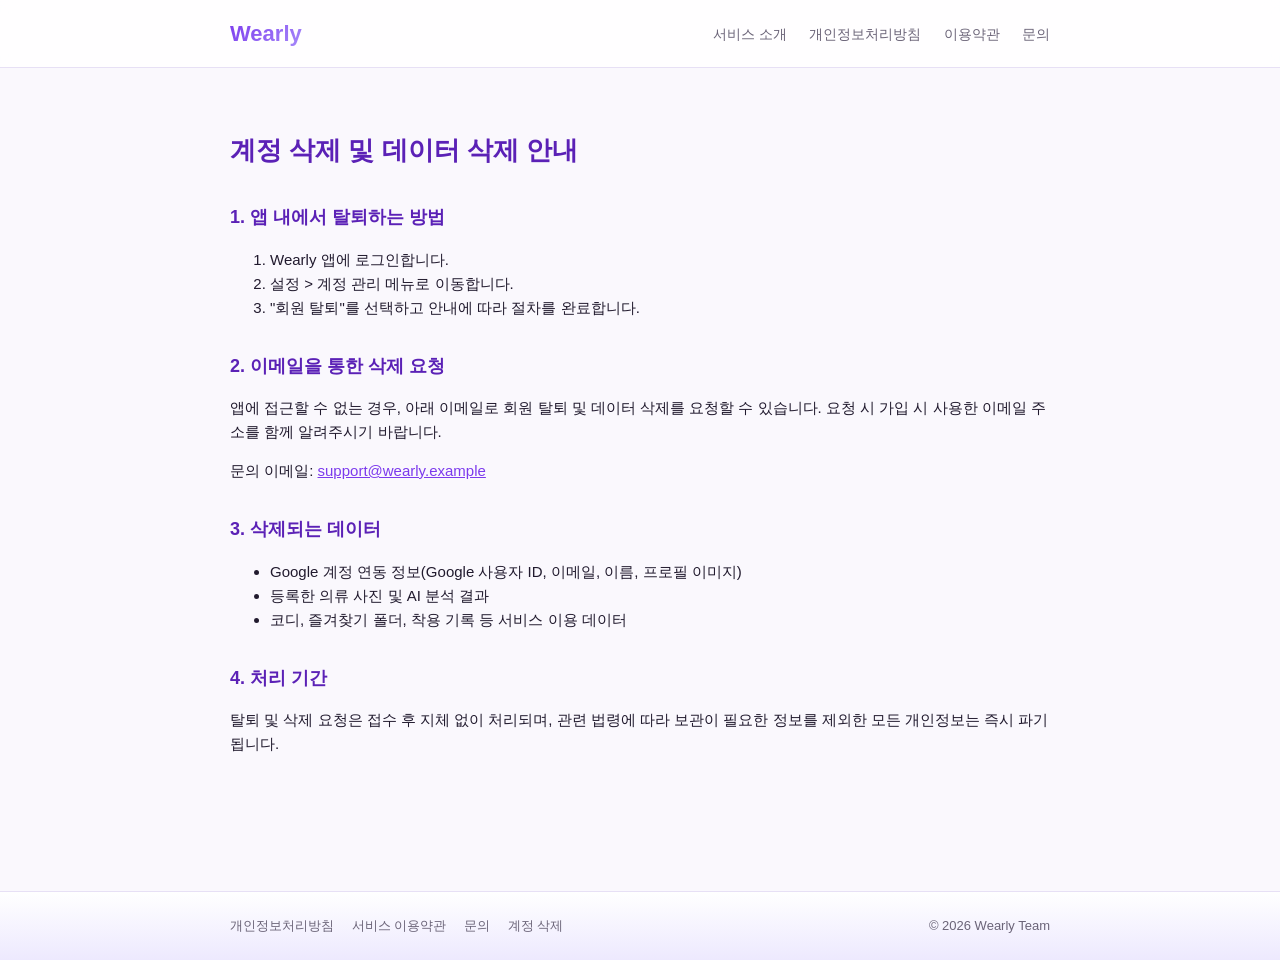
==== delete-account.html @ a80023eb "Initial commit" ====
<!DOCTYPE html>
<html lang="ko">
<head>
  <meta charset="UTF-8" />
  <meta name="viewport" content="width=device-width, initial-scale=1.0" />
  <title>계정 삭제 안내 - Wearly</title>
  <link rel="stylesheet" href="style.css" />
</head>
<body>
  <header class="site-header">
    <div class="header-inner">
      <a class="logo" href="index.html">Wearly</a>
      <nav class="site-nav">
        <a href="index.html">서비스 소개</a>
        <a href="privacy.html">개인정보처리방침</a>
        <a href="terms.html">이용약관</a>
        <a href="support.html">문의</a>
      </nav>
    </div>
  </header>

  <main>
    <article class="legal">
      <h1>계정 삭제 및 데이터 삭제 안내</h1>

      <h2>1. 앱 내에서 탈퇴하는 방법</h2>
      <ol>
        <li>Wearly 앱에 로그인합니다.</li>
        <li>설정 &gt; 계정 관리 메뉴로 이동합니다.</li>
        <li>"회원 탈퇴"를 선택하고 안내에 따라 절차를 완료합니다.</li>
      </ol>

      <h2>2. 이메일을 통한 삭제 요청</h2>
      <p>
        앱에 접근할 수 없는 경우, 아래 이메일로 회원 탈퇴 및 데이터 삭제를 요청할 수
        있습니다. 요청 시 가입 시 사용한 이메일 주소를 함께 알려주시기 바랍니다.
      </p>
      <p>문의 이메일: <a href="mailto:support@wearly.example">support@wearly.example</a></p>

      <h2>3. 삭제되는 데이터</h2>
      <ul>
        <li>Google 계정 연동 정보(Google 사용자 ID, 이메일, 이름, 프로필 이미지)</li>
        <li>등록한 의류 사진 및 AI 분석 결과</li>
        <li>코디, 즐겨찾기 폴더, 착용 기록 등 서비스 이용 데이터</li>
      </ul>

      <h2>4. 처리 기간</h2>
      <p>
        탈퇴 및 삭제 요청은 접수 후 지체 없이 처리되며, 관련 법령에 따라 보관이
        필요한 정보를 제외한 모든 개인정보는 즉시 파기됩니다.
      </p>
    </article>
  </main>

  <footer class="site-footer">
    <div class="footer-inner">
      <div class="footer-links">
        <a href="privacy.html">개인정보처리방침</a>
        <a href="terms.html">서비스 이용약관</a>
        <a href="support.html">문의</a>
        <a href="delete-account.html">계정 삭제</a>
      </div>
      <div>&copy; 2026 Wearly Team</div>
    </div>
  </footer>
</body>
</html>
---- style.css ----
:root {
  --color-primary: #7c3aed;
  --color-primary-dark: #5b21b6;
  --color-primary-light: #ede9fe;
  --color-accent: #a78bfa;
  --color-text: #211a2e;
  --color-muted: #6b6478;
  --color-bg: #faf8fd;
  --color-border: #e7e0f5;
  --max-width: 860px;
}

* {
  box-sizing: border-box;
}

body {
  margin: 0;
  font-family: -apple-system, BlinkMacSystemFont, "Segoe UI", "Apple SD Gothic Neo",
    "Noto Sans KR", Roboto, sans-serif;
  color: var(--color-text);
  background: var(--color-bg);
  line-height: 1.6;
}

a {
  color: var(--color-primary);
}

a:hover {
  color: var(--color-primary-dark);
}

header.site-header {
  background: rgba(255, 255, 255, 0.85);
  backdrop-filter: blur(8px);
  border-bottom: 1px solid var(--color-border);
  position: sticky;
  top: 0;
  z-index: 10;
}

.header-inner {
  max-width: var(--max-width);
  margin: 0 auto;
  padding: 16px 20px;
  display: flex;
  align-items: center;
  justify-content: space-between;
  flex-wrap: wrap;
  gap: 12px;
}

.logo {
  font-size: 22px;
  font-weight: 800;
  background: linear-gradient(135deg, var(--color-primary), var(--color-accent));
  -webkit-background-clip: text;
  background-clip: text;
  color: transparent;
  text-decoration: none;
}

nav.site-nav a {
  color: var(--color-muted);
  text-decoration: none;
  margin-left: 18px;
  font-size: 14px;
  transition: color 0.15s ease;
}

nav.site-nav a:first-child {
  margin-left: 0;
}

nav.site-nav a:hover {
  color: var(--color-primary);
}

main {
  max-width: var(--max-width);
  margin: 0 auto;
  padding: 40px 20px 80px;
}

.hero {
  text-align: center;
  padding: 56px 24px;
  border-radius: 20px;
  background: linear-gradient(135deg, var(--color-primary-light), #fff 70%);
  border: 1px solid var(--color-border);
}

.hero h1 {
  font-size: 34px;
  margin-bottom: 12px;
  color: var(--color-primary-dark);
}

.hero p {
  color: var(--color-muted);
  font-size: 16px;
}

.features {
  display: grid;
  grid-template-columns: repeat(auto-fit, minmax(200px, 1fr));
  gap: 16px;
  margin: 32px 0;
}

.feature-card {
  background: #fff;
  border: 1px solid var(--color-border);
  border-radius: 12px;
  padding: 20px;
  transition: transform 0.15s ease, box-shadow 0.15s ease, border-color 0.15s ease;
}

.feature-card:hover {
  transform: translateY(-2px);
  box-shadow: 0 10px 24px rgba(124, 58, 237, 0.12);
  border-color: var(--color-accent);
}

.feature-card h3 {
  margin: 0 0 8px;
  font-size: 16px;
  color: var(--color-primary-dark);
}

.feature-card p {
  margin: 0;
  font-size: 14px;
  color: var(--color-muted);
}

section.info-block {
  background: #fff;
  border: 1px solid var(--color-border);
  border-left: 4px solid var(--color-primary);
  border-radius: 12px;
  padding: 24px;
  margin: 24px 0;
}

section.info-block h2 {
  margin-top: 0;
  font-size: 18px;
  color: var(--color-primary-dark);
}

article.legal h1 {
  font-size: 26px;
  color: var(--color-primary-dark);
}

article.legal h2 {
  font-size: 18px;
  margin-top: 32px;
  color: var(--color-primary-dark);
}

article.legal p,
article.legal li {
  color: var(--color-text);
  font-size: 15px;
}

article.legal .effective-date {
  color: var(--color-muted);
  font-size: 14px;
  margin-bottom: 24px;
}

footer.site-footer {
  border-top: 1px solid var(--color-border);
  background: linear-gradient(180deg, #fff, var(--color-primary-light));
  margin-top: 40px;
}

.footer-inner {
  max-width: var(--max-width);
  margin: 0 auto;
  padding: 24px 20px;
  display: flex;
  flex-wrap: wrap;
  gap: 12px;
  align-items: center;
  justify-content: space-between;
  font-size: 13px;
  color: var(--color-muted);
}

.footer-links a {
  color: var(--color-muted);
  text-decoration: none;
  margin-right: 14px;
}

.footer-links a:hover {
  color: var(--color-primary);
}

.contact-form {
  display: flex;
  flex-direction: column;
  gap: 12px;
  max-width: 480px;
}

.contact-form label {
  font-size: 14px;
  font-weight: 600;
}

.contact-form input,
.contact-form textarea {
  padding: 10px 12px;
  border: 1px solid var(--color-border);
  border-radius: 8px;
  font-size: 14px;
  font-family: inherit;
}

.btn {
  display: inline-block;
  background: linear-gradient(135deg, var(--color-primary), var(--color-primary-dark));
  color: #fff;
  padding: 10px 18px;
  border-radius: 8px;
  text-decoration: none;
  font-size: 14px;
  border: none;
  cursor: pointer;
  transition: opacity 0.15s ease;
}

.btn:hover {
  opacity: 0.9;
}
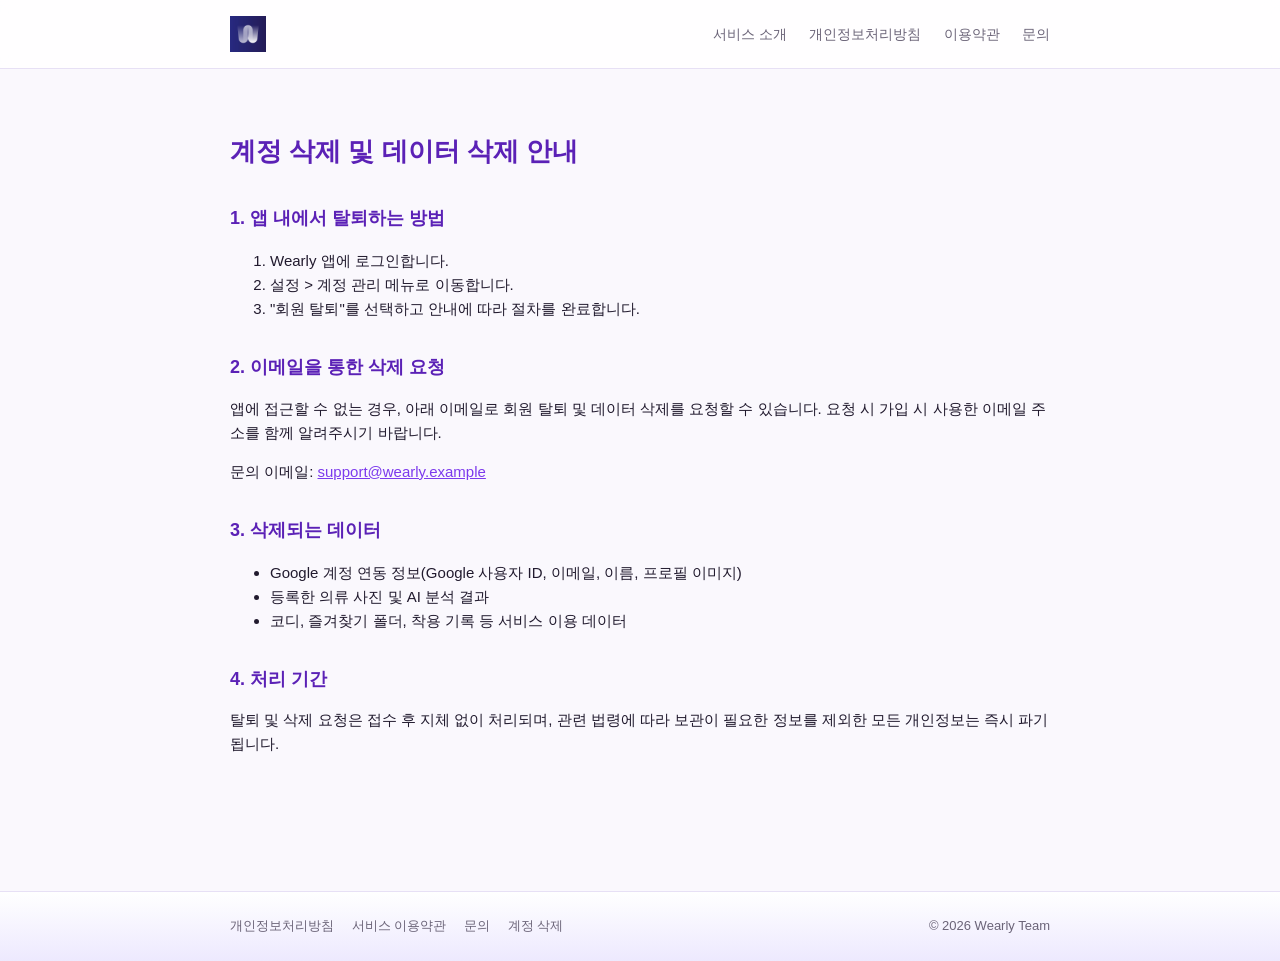
==== commit c4ff6e53: "개인 정보 처리방침 업데이트 + 로고 적용 수정" ====
--- a/delete-account.html
+++ b/delete-account.html
@@ -9,7 +9,9 @@
 <body>
   <header class="site-header">
     <div class="header-inner">
-      <a class="logo" href="index.html">Wearly</a>
+      <a class="logo" href="index.html" aria-label="Wearly 홈">
+        <img class="logo-image" src="Wearly-Logo.png" alt="Wearly" />
+      </a>
       <nav class="site-nav">
         <a href="index.html">서비스 소개</a>
         <a href="privacy.html">개인정보처리방침</a>
--- a/style.css
+++ b/style.css
@@ -52,13 +52,16 @@
 }
 
 .logo {
-  font-size: 22px;
-  font-weight: 800;
-  background: linear-gradient(135deg, var(--color-primary), var(--color-accent));
-  -webkit-background-clip: text;
-  background-clip: text;
-  color: transparent;
-  text-decoration: none;
+  text-decoration: none;
+  display: inline-flex;
+  align-items: center;
+}
+
+.logo-image {
+  display: block;
+  width: 36px;
+  height: 36px;
+  object-fit: contain;
 }
 
 nav.site-nav a {
@@ -239,3 +242,31 @@
 .btn:hover {
   opacity: 0.9;
 }
+
+@media (max-width: 560px) {
+  .header-inner {
+    align-items: flex-start;
+  }
+
+  nav.site-nav {
+    width: 100%;
+    display: flex;
+    justify-content: space-between;
+    gap: 8px;
+  }
+
+  nav.site-nav a,
+  nav.site-nav a:first-child {
+    margin-left: 0;
+    font-size: 13px;
+    white-space: nowrap;
+  }
+
+  .hero {
+    padding: 40px 20px;
+  }
+
+  .hero h1 {
+    font-size: 28px;
+  }
+}
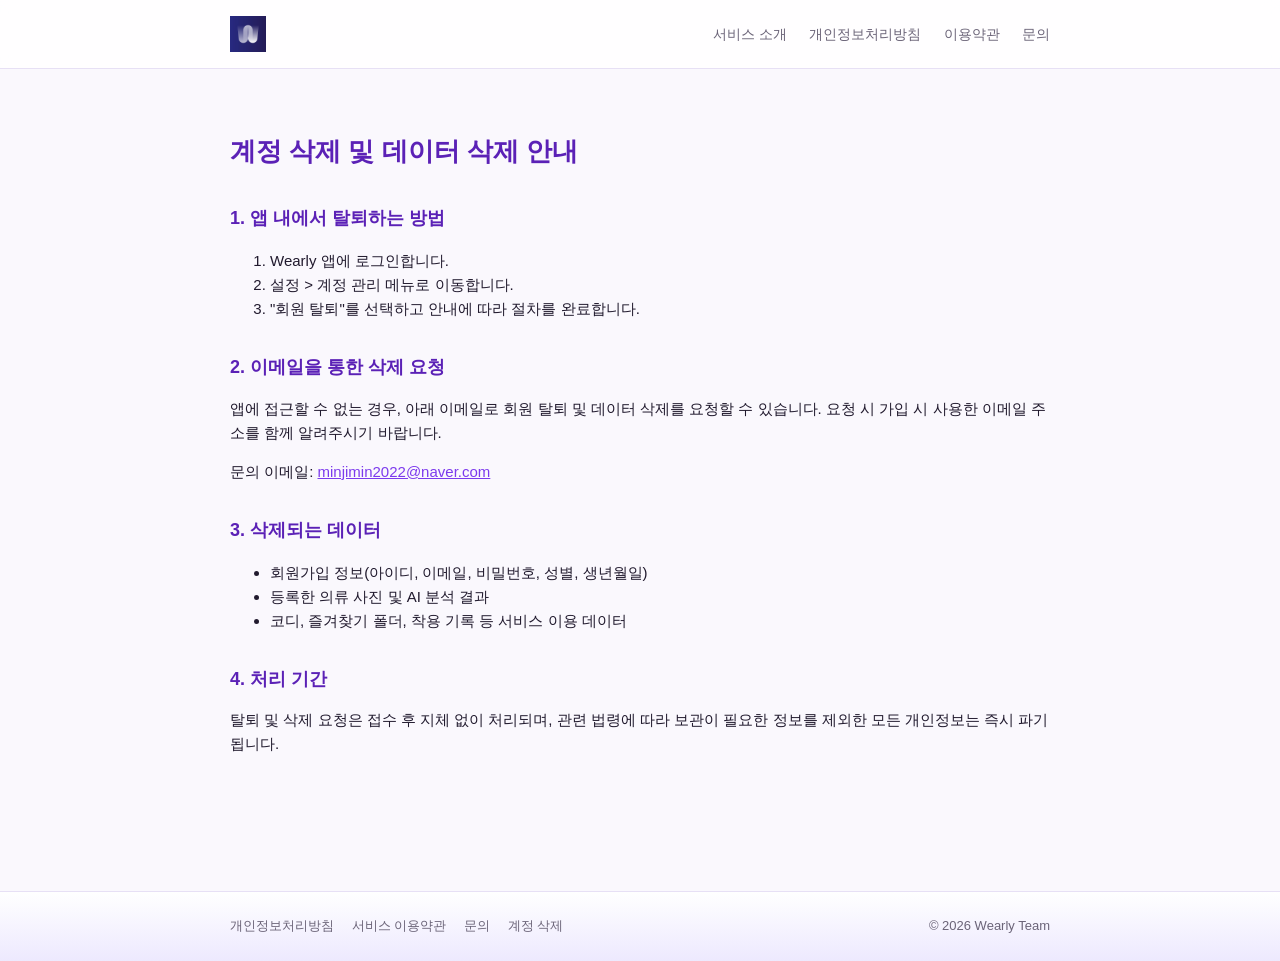
==== commit be654366: "기타 문구 수정" ====
--- a/delete-account.html
+++ b/delete-account.html
@@ -37,11 +37,11 @@
         앱에 접근할 수 없는 경우, 아래 이메일로 회원 탈퇴 및 데이터 삭제를 요청할 수
         있습니다. 요청 시 가입 시 사용한 이메일 주소를 함께 알려주시기 바랍니다.
       </p>
-      <p>문의 이메일: <a href="mailto:support@wearly.example">support@wearly.example</a></p>
+      <p>문의 이메일: <a href="mailto:minjimin2022@naver.com">minjimin2022@naver.com</a></p>
 
       <h2>3. 삭제되는 데이터</h2>
       <ul>
-        <li>Google 계정 연동 정보(Google 사용자 ID, 이메일, 이름, 프로필 이미지)</li>
+        <li>회원가입 정보(아이디, 이메일, 비밀번호, 성별, 생년월일)</li>
         <li>등록한 의류 사진 및 AI 분석 결과</li>
         <li>코디, 즐겨찾기 폴더, 착용 기록 등 서비스 이용 데이터</li>
       </ul>
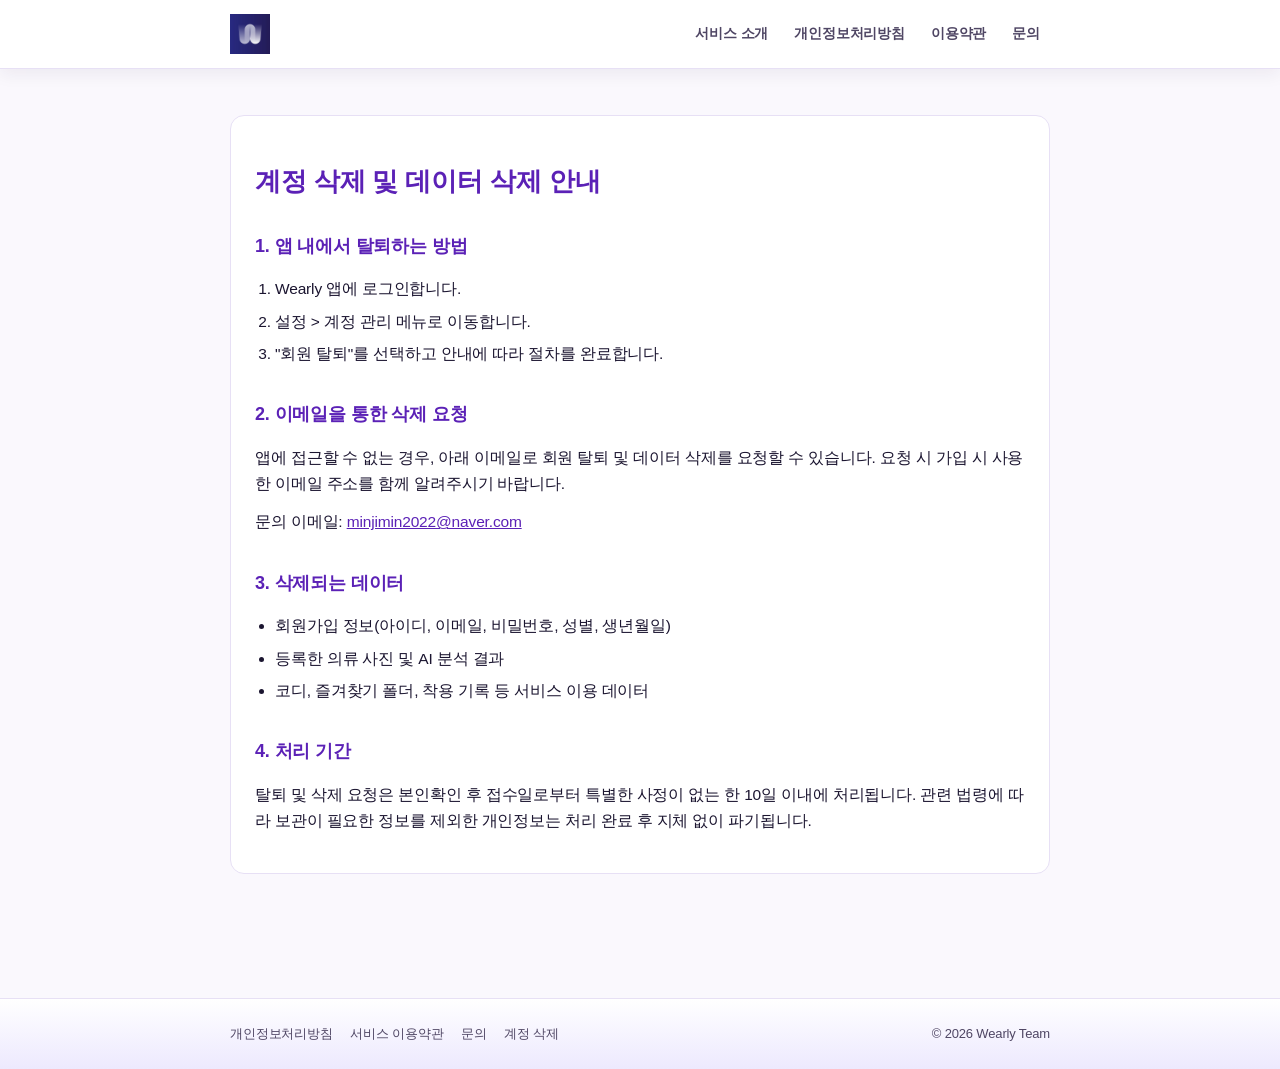
==== commit 338d30bf: "개인정보 처리방침 수정" ====
--- a/delete-account.html
+++ b/delete-account.html
@@ -48,8 +48,9 @@
 
       <h2>4. 처리 기간</h2>
       <p>
-        탈퇴 및 삭제 요청은 접수 후 지체 없이 처리되며, 관련 법령에 따라 보관이
-        필요한 정보를 제외한 모든 개인정보는 즉시 파기됩니다.
+        탈퇴 및 삭제 요청은 본인확인 후 접수일로부터 특별한 사정이 없는 한 10일 이내에
+        처리됩니다. 관련 법령에 따라 보관이 필요한 정보를 제외한 개인정보는 처리 완료 후
+        지체 없이 파기됩니다.
       </p>
     </article>
   </main>
--- a/style.css
+++ b/style.css
@@ -3,9 +3,10 @@
   --color-primary-dark: #5b21b6;
   --color-primary-light: #ede9fe;
   --color-accent: #a78bfa;
-  --color-text: #211a2e;
-  --color-muted: #6b6478;
+  --color-text: #1b1530;
+  --color-muted: #4f4664;
   --color-bg: #faf8fd;
+  --color-surface: #ffffff;
   --color-border: #e7e0f5;
   --max-width: 860px;
 }
@@ -16,25 +17,35 @@
 
 body {
   margin: 0;
-  font-family: -apple-system, BlinkMacSystemFont, "Segoe UI", "Apple SD Gothic Neo",
-    "Noto Sans KR", Roboto, sans-serif;
+  font-family: "Pretendard", "SUIT", "Noto Sans KR", "Segoe UI", sans-serif;
   color: var(--color-text);
   background: var(--color-bg);
-  line-height: 1.6;
+  line-height: 1.7;
+  letter-spacing: -0.01em;
 }
 
 a {
-  color: var(--color-primary);
+  color: var(--color-primary-dark);
 }
 
 a:hover {
-  color: var(--color-primary-dark);
+  color: #4c1d95;
+}
+
+a:focus-visible,
+button:focus-visible,
+input:focus-visible,
+textarea:focus-visible {
+  outline: 2px solid var(--color-primary);
+  outline-offset: 2px;
+  border-radius: 8px;
 }
 
 header.site-header {
-  background: rgba(255, 255, 255, 0.85);
+  background: rgba(255, 255, 255, 0.94);
   backdrop-filter: blur(8px);
   border-bottom: 1px solid var(--color-border);
+  box-shadow: 0 6px 16px rgba(27, 21, 48, 0.06);
   position: sticky;
   top: 0;
   z-index: 10;
@@ -43,7 +54,7 @@
 .header-inner {
   max-width: var(--max-width);
   margin: 0 auto;
-  padding: 16px 20px;
+  padding: 14px 20px;
   display: flex;
   align-items: center;
   justify-content: space-between;
@@ -59,31 +70,37 @@
 
 .logo-image {
   display: block;
-  width: 36px;
-  height: 36px;
+  width: 40px;
+  height: 40px;
   object-fit: contain;
 }
 
+nav.site-nav {
+  display: flex;
+  align-items: center;
+  gap: 6px;
+}
+
 nav.site-nav a {
   color: var(--color-muted);
   text-decoration: none;
-  margin-left: 18px;
-  font-size: 14px;
+  margin-left: 0;
+  padding: 6px 10px;
+  border-radius: 999px;
+  font-size: 14px;
+  font-weight: 600;
   transition: color 0.15s ease;
-}
-
-nav.site-nav a:first-child {
-  margin-left: 0;
 }
 
 nav.site-nav a:hover {
   color: var(--color-primary);
+  background: var(--color-primary-light);
 }
 
 main {
   max-width: var(--max-width);
   margin: 0 auto;
-  padding: 40px 20px 80px;
+  padding: 46px 20px 84px;
 }
 
 .hero {
@@ -96,6 +113,7 @@
 
 .hero h1 {
   font-size: 34px;
+  line-height: 1.35;
   margin-bottom: 12px;
   color: var(--color-primary-dark);
 }
@@ -113,7 +131,7 @@
 }
 
 .feature-card {
-  background: #fff;
+  background: var(--color-surface);
   border: 1px solid var(--color-border);
   border-radius: 12px;
   padding: 20px;
@@ -139,7 +157,7 @@
 }
 
 section.info-block {
-  background: #fff;
+  background: var(--color-surface);
   border: 1px solid var(--color-border);
   border-left: 4px solid var(--color-primary);
   border-radius: 12px;
@@ -155,6 +173,7 @@
 
 article.legal h1 {
   font-size: 26px;
+  line-height: 1.35;
   color: var(--color-primary-dark);
 }
 
@@ -167,18 +186,44 @@
 article.legal p,
 article.legal li {
   color: var(--color-text);
-  font-size: 15px;
+  font-size: 15.5px;
+}
+
+article.legal {
+  background: var(--color-surface);
+  border: 1px solid var(--color-border);
+  border-radius: 14px;
+  padding: 26px 24px;
+}
+
+article.legal p {
+  margin: 0 0 12px;
+}
+
+article.legal ul,
+article.legal ol {
+  margin: 0 0 14px;
+  padding-left: 20px;
+}
+
+article.legal li {
+  margin-bottom: 6px;
 }
 
 article.legal .effective-date {
   color: var(--color-muted);
   font-size: 14px;
-  margin-bottom: 24px;
+  margin-bottom: 18px;
+  display: inline-block;
+  background: var(--color-primary-light);
+  border: 1px solid var(--color-border);
+  border-radius: 999px;
+  padding: 4px 10px;
 }
 
 footer.site-footer {
   border-top: 1px solid var(--color-border);
-  background: linear-gradient(180deg, #fff, var(--color-primary-light));
+  background: linear-gradient(180deg, var(--color-surface), var(--color-primary-light));
   margin-top: 40px;
 }
 
@@ -246,20 +291,25 @@
 @media (max-width: 560px) {
   .header-inner {
     align-items: flex-start;
+    gap: 10px;
   }
 
   nav.site-nav {
     width: 100%;
     display: flex;
-    justify-content: space-between;
-    gap: 8px;
+    flex-wrap: wrap;
+    justify-content: flex-start;
+    gap: 6px;
   }
 
   nav.site-nav a,
   nav.site-nav a:first-child {
     margin-left: 0;
     font-size: 13px;
-    white-space: nowrap;
+    white-space: normal;
+    text-align: center;
+    flex: 1 1 calc(50% - 6px);
+    padding: 6px 8px;
   }
 
   .hero {
@@ -269,4 +319,8 @@
   .hero h1 {
     font-size: 28px;
   }
-}
+
+  article.legal {
+    padding: 20px 16px;
+  }
+}
